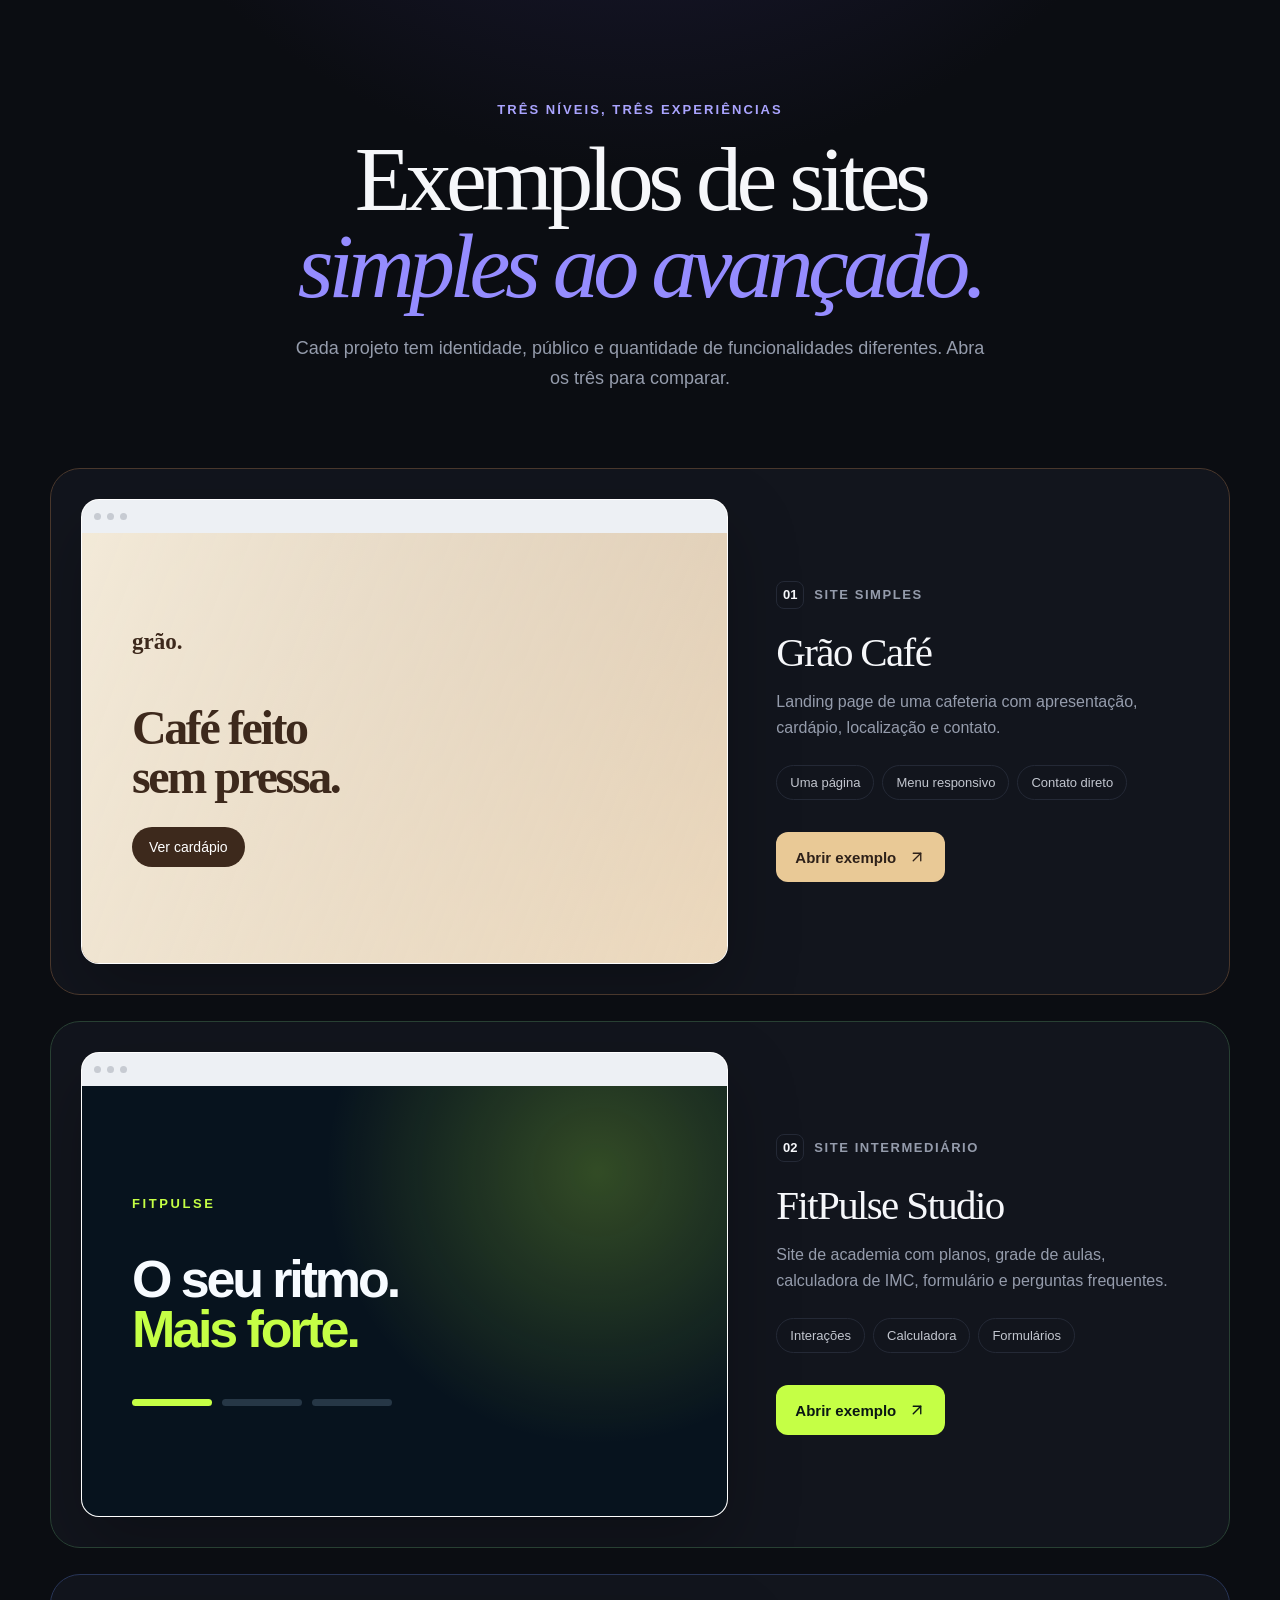
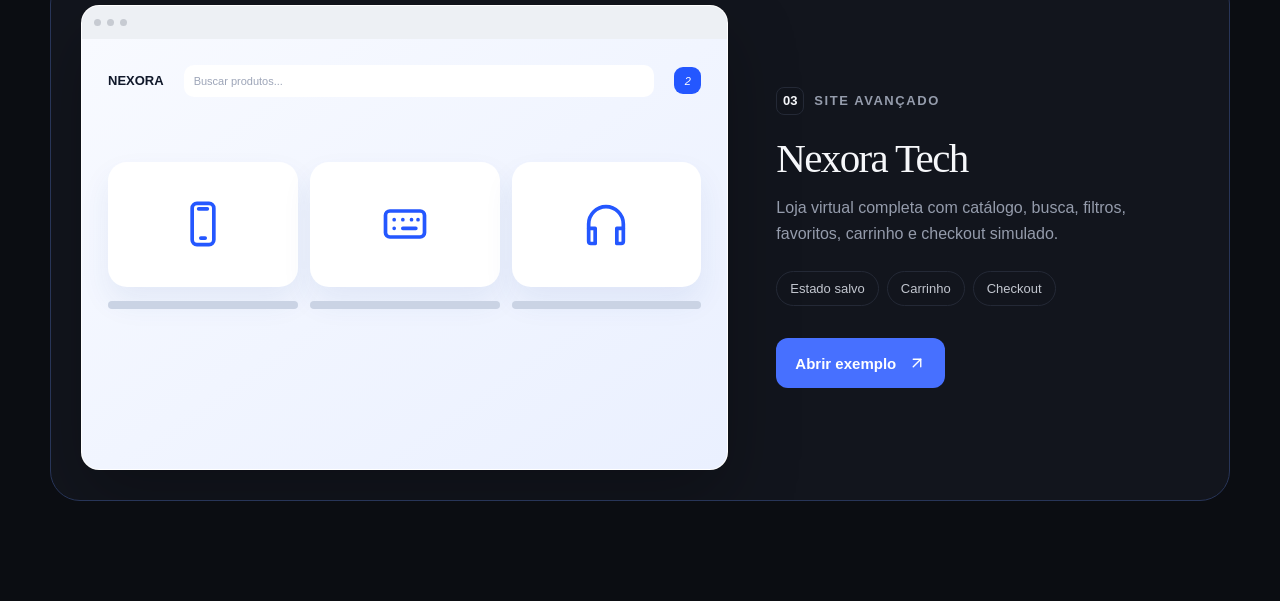
==== index.html @ 38208755 "Add files via upload" ====
<!doctype html>
<html lang="pt-BR">
  <head>
    <meta charset="UTF-8" />
    <meta name="viewport" content="width=device-width, initial-scale=1" />
    <meta name="theme-color" content="#0b0d12" />
    <title>3 exemplos de sites</title>
    <link rel="stylesheet" href="./style.css" />
    <link rel="stylesheet" href="./readability.css" />
  </head>
  <body>
    <main id="inicio">
      <section class="intro">
        <span class="eyebrow">Três níveis, três experiências</span>
        <h1>Exemplos de sites<br /><em>simples ao avançado.</em></h1>
        <p>Cada projeto tem identidade, público e quantidade de funcionalidades diferentes. Abra os três para comparar.</p>
      </section>

      <section class="projects" aria-label="Exemplos de sites">
        <article class="project simple">
          <div class="browser-preview">
            <div class="browser-bar"><i></i><i></i><i></i></div>
            <div class="simple-preview">
              <span>grão.</span>
              <strong>Café feito<br />sem pressa.</strong>
              <button>Ver cardápio</button>
            </div>
          </div>
          <div class="project-copy">
            <div class="project-meta"><span>01</span><b>Site simples</b></div>
            <h2>Grão Café</h2>
            <p>Landing page de uma cafeteria com apresentação, cardápio, localização e contato.</p>
            <ul><li>Uma página</li><li>Menu responsivo</li><li>Contato direto</li></ul>
            <a href="../simples/index.html">Abrir exemplo <svg class="ui-icon" aria-hidden="true"><use href="../icons.svg#arrow-up-right"></use></svg></a>
          </div>
        </article>

        <article class="project intermediate">
          <div class="browser-preview">
            <div class="browser-bar"><i></i><i></i><i></i></div>
            <div class="fit-preview">
              <small>FITPULSE</small>
              <strong>O seu ritmo.<br /><span>Mais forte.</span></strong>
              <div><i></i><i></i><i></i></div>
            </div>
          </div>
          <div class="project-copy">
            <div class="project-meta"><span>02</span><b>Site intermediário</b></div>
            <h2>FitPulse Studio</h2>
            <p>Site de academia com planos, grade de aulas, calculadora de IMC, formulário e perguntas frequentes.</p>
            <ul><li>Interações</li><li>Calculadora</li><li>Formulários</li></ul>
            <a href="../intermediario/index.html">Abrir exemplo <svg class="ui-icon" aria-hidden="true"><use href="../icons.svg#arrow-up-right"></use></svg></a>
          </div>
        </article>

        <article class="project advanced">
          <div class="browser-preview">
            <div class="browser-bar"><i></i><i></i><i></i></div>
            <div class="tech-preview">
              <nav><b>NEXORA</b><span>Buscar produtos...</span><i>2</i></nav>
              <div class="tech-grid"><span><svg class="ui-icon" aria-hidden="true"><use href="../icons.svg#phone"></use></svg></span><span><svg class="ui-icon" aria-hidden="true"><use href="../icons.svg#keyboard"></use></svg></span><span><svg class="ui-icon" aria-hidden="true"><use href="../icons.svg#headphones"></use></svg></span></div>
              <div class="tech-lines"><i></i><i></i><i></i></div>
            </div>
          </div>
          <div class="project-copy">
            <div class="project-meta"><span>03</span><b>Site avançado</b></div>
            <h2>Nexora Tech</h2>
            <p>Loja virtual completa com catálogo, busca, filtros, favoritos, carrinho e checkout simulado.</p>
            <ul><li>Estado salvo</li><li>Carrinho</li><li>Checkout</li></ul>
            <a href="../avancado/index.html">Abrir exemplo <svg class="ui-icon" aria-hidden="true"><use href="../icons.svg#arrow-up-right"></use></svg></a>
          </div>
        </article>
      </section>
    </main>

  </body>
</html>
---- style.css ----
:root{--bg:#0b0d12;--panel:#12151d;--line:#242936;--text:#f6f7fa;--muted:#959cac;--purple:#8177ff}*{box-sizing:border-box}html{scroll-behavior:smooth}body{margin:0;background:radial-gradient(circle at 50% -20%,#242047 0,transparent 38rem),var(--bg);color:var(--text);font-family:Inter,Arial,sans-serif}.topbar{width:min(1180px,calc(100% - 40px));height:82px;margin:auto;display:flex;align-items:center;justify-content:space-between;border-bottom:1px solid var(--line)}.brand{display:flex;align-items:center;gap:11px;color:inherit;text-decoration:none;font-weight:800}.brand span{width:40px;height:40px;display:grid;place-items:center;border-radius:12px;background:var(--purple);font-size:13px}.topbar p{margin:0;color:var(--muted);font-size:11px;letter-spacing:.12em;text-transform:uppercase}main{width:min(1180px,calc(100% - 40px));margin:auto}.intro{padding:100px 0 74px;text-align:center}.eyebrow{color:#aaa4ff;font-size:11px;font-weight:800;letter-spacing:.16em;text-transform:uppercase}.intro h1{margin:18px 0 22px;font-family:Georgia,serif;font-size:clamp(48px,8vw,92px);font-weight:500;line-height:.95;letter-spacing:-.06em}.intro h1 em{color:#958cff;font-weight:400}.intro p{max-width:630px;margin:auto;color:var(--muted);font-size:16px;line-height:1.7}.projects{display:grid;gap:26px;padding-bottom:100px}.project{display:grid;grid-template-columns:minmax(0,1.15fr) minmax(330px,.85fr);min-height:500px;border:1px solid var(--line);border-radius:30px;background:var(--panel);overflow:hidden}.browser-preview{margin:30px 0 30px 30px;border:1px solid rgba(255,255,255,.1);border-radius:18px;background:#fff;overflow:hidden;box-shadow:0 28px 70px rgba(0,0,0,.25)}.browser-bar{height:33px;display:flex;align-items:center;gap:6px;padding:0 12px;background:#edf0f4}.browser-bar i{width:7px;height:7px;border-radius:50%;background:#c7cbd2}.project-copy{display:flex;flex-direction:column;justify-content:center;padding:48px}.project-meta{display:flex;align-items:center;gap:10px;color:var(--muted);font-size:10px;font-weight:800;letter-spacing:.12em;text-transform:uppercase}.project-meta span{width:28px;height:28px;display:grid;place-items:center;border:1px solid var(--line);border-radius:8px;color:var(--text);letter-spacing:0}.project-copy h2{margin:19px 0 13px;font-family:Georgia,serif;font-size:41px;font-weight:500;letter-spacing:-.04em}.project-copy p{margin:0;color:var(--muted);line-height:1.65}.project-copy ul{display:flex;flex-wrap:wrap;gap:8px;margin:24px 0 32px;padding:0;list-style:none}.project-copy li{padding:8px 11px;border:1px solid var(--line);border-radius:999px;color:#c2c6cf;font-size:10px}.project-copy a{width:fit-content;display:flex;align-items:center;gap:12px;padding:14px 17px;border-radius:12px;background:var(--text);color:#11131a;text-decoration:none;font-size:12px;font-weight:800}.project-copy a span{font-size:15px}.simple-preview{height:calc(100% - 33px);min-height:430px;display:flex;flex-direction:column;align-items:flex-start;justify-content:center;padding:50px;background:linear-gradient(110deg,rgba(247,239,222,.97),rgba(247,239,222,.7)),linear-gradient(145deg,#754929,#d2a36e);color:#3d291c}.simple-preview span{font-family:Georgia,serif;font-size:23px;font-weight:700}.simple-preview strong{margin:49px 0 25px;font-family:Georgia,serif;font-size:48px;line-height:1.02;letter-spacing:-.05em}.simple-preview button{padding:12px 17px;border:0;border-radius:999px;background:#3d291c;color:white}.fit-preview{height:calc(100% - 33px);min-height:430px;display:flex;flex-direction:column;justify-content:center;padding:50px;background:radial-gradient(circle at 80% 20%,rgba(189,255,60,.24),transparent 17rem),#07131e;color:#f7fbff}.fit-preview small{color:#c5ff45;font-size:11px;font-weight:900;letter-spacing:.2em}.fit-preview strong{margin:44px 0;font-size:52px;line-height:.96;letter-spacing:-.06em}.fit-preview strong span{color:#c5ff45}.fit-preview div{display:flex;gap:10px}.fit-preview div i{width:80px;height:7px;border-radius:99px;background:#263746}.fit-preview div i:first-child{background:#c5ff45}.tech-preview{height:calc(100% - 33px);min-height:430px;padding:26px;background:linear-gradient(145deg,#f8faff,#eaf0ff);color:#10182a}.tech-preview nav{display:flex;align-items:center;gap:20px}.tech-preview nav b{font-size:13px}.tech-preview nav span{flex:1;padding:10px;border-radius:10px;background:#fff;color:#9da5b8;font-size:9px}.tech-preview nav i{width:27px;height:27px;display:grid;place-items:center;border-radius:9px;background:#2457ff;color:white;font-size:9px}.tech-grid{display:grid;grid-template-columns:repeat(3,1fr);gap:12px;margin-top:65px}.tech-grid span{height:125px;display:grid;place-items:center;border-radius:19px;background:#fff;box-shadow:0 15px 30px rgba(35,75,150,.08);color:#2457ff;font-size:50px}.tech-lines{display:grid;grid-template-columns:repeat(3,1fr);gap:12px;margin-top:14px}.tech-lines i{height:8px;border-radius:99px;background:#cad3e4}.advanced{border-color:#283558}.advanced .project-copy a{background:#4770ff;color:#fff}.intermediate{border-color:#284033}.intermediate .project-copy a{background:#c5ff45;color:#0a1713}.simple{border-color:#49372c}.simple .project-copy a{background:#e9c996;color:#2e2119}footer{width:min(1180px,calc(100% - 40px));min-height:90px;margin:auto;display:flex;align-items:center;justify-content:space-between;border-top:1px solid var(--line);color:var(--muted);font-size:11px}footer a{color:var(--text);text-decoration:none}@media(max-width:850px){.project{grid-template-columns:1fr}.browser-preview{height:420px;margin:18px 18px 0}.project-copy{padding:32px}.intro{padding:72px 0 52px}.project-copy h2{font-size:35px}}@media(max-width:540px){.topbar{width:calc(100% - 28px);height:68px}.topbar p{display:none}main{width:calc(100% - 28px)}.intro{text-align:left}.intro h1{font-size:51px}.intro p{font-size:14px}.browser-preview{height:310px}.simple-preview,.fit-preview,.tech-preview{min-height:277px;padding:25px}.simple-preview strong,.fit-preview strong{font-size:36px;margin:30px 0 20px}.tech-grid{margin-top:35px}.tech-grid span{height:76px;font-size:34px}.project-copy{padding:27px 22px 30px}footer{width:calc(100% - 28px);display:grid;align-content:center;gap:8px}}
---- readability.css ----
/* Ajustes de leitura da vitrine. */
.ui-icon {
  width: 1.1em;
  height: 1.1em;
  flex: 0 0 auto;
  color: currentColor;
}

.project-copy a .ui-icon {
  width: 18px;
  height: 18px;
}

.tech-grid .ui-icon {
  width: 52px;
  height: 52px;
}

.eyebrow {
  font-size: 13px;
}

.intro p {
  max-width: 700px;
  font-size: 18px;
}

.project-meta {
  font-size: 13px;
}

.project-copy p {
  font-size: 16px;
}

.project-copy li {
  padding: 9px 13px;
  font-size: 13px;
}

.project-copy a {
  padding: 16px 19px;
  font-size: 15px;
}

.simple-preview button {
  font-size: 14px;
}

.fit-preview small,
.tech-preview nav b {
  font-size: 13px;
}

.tech-preview nav span,
.tech-preview nav i {
  font-size: 11px;
}

@media (max-width: 540px) {
  .intro p,
  .project-copy p {
    font-size: 16px;
  }
}
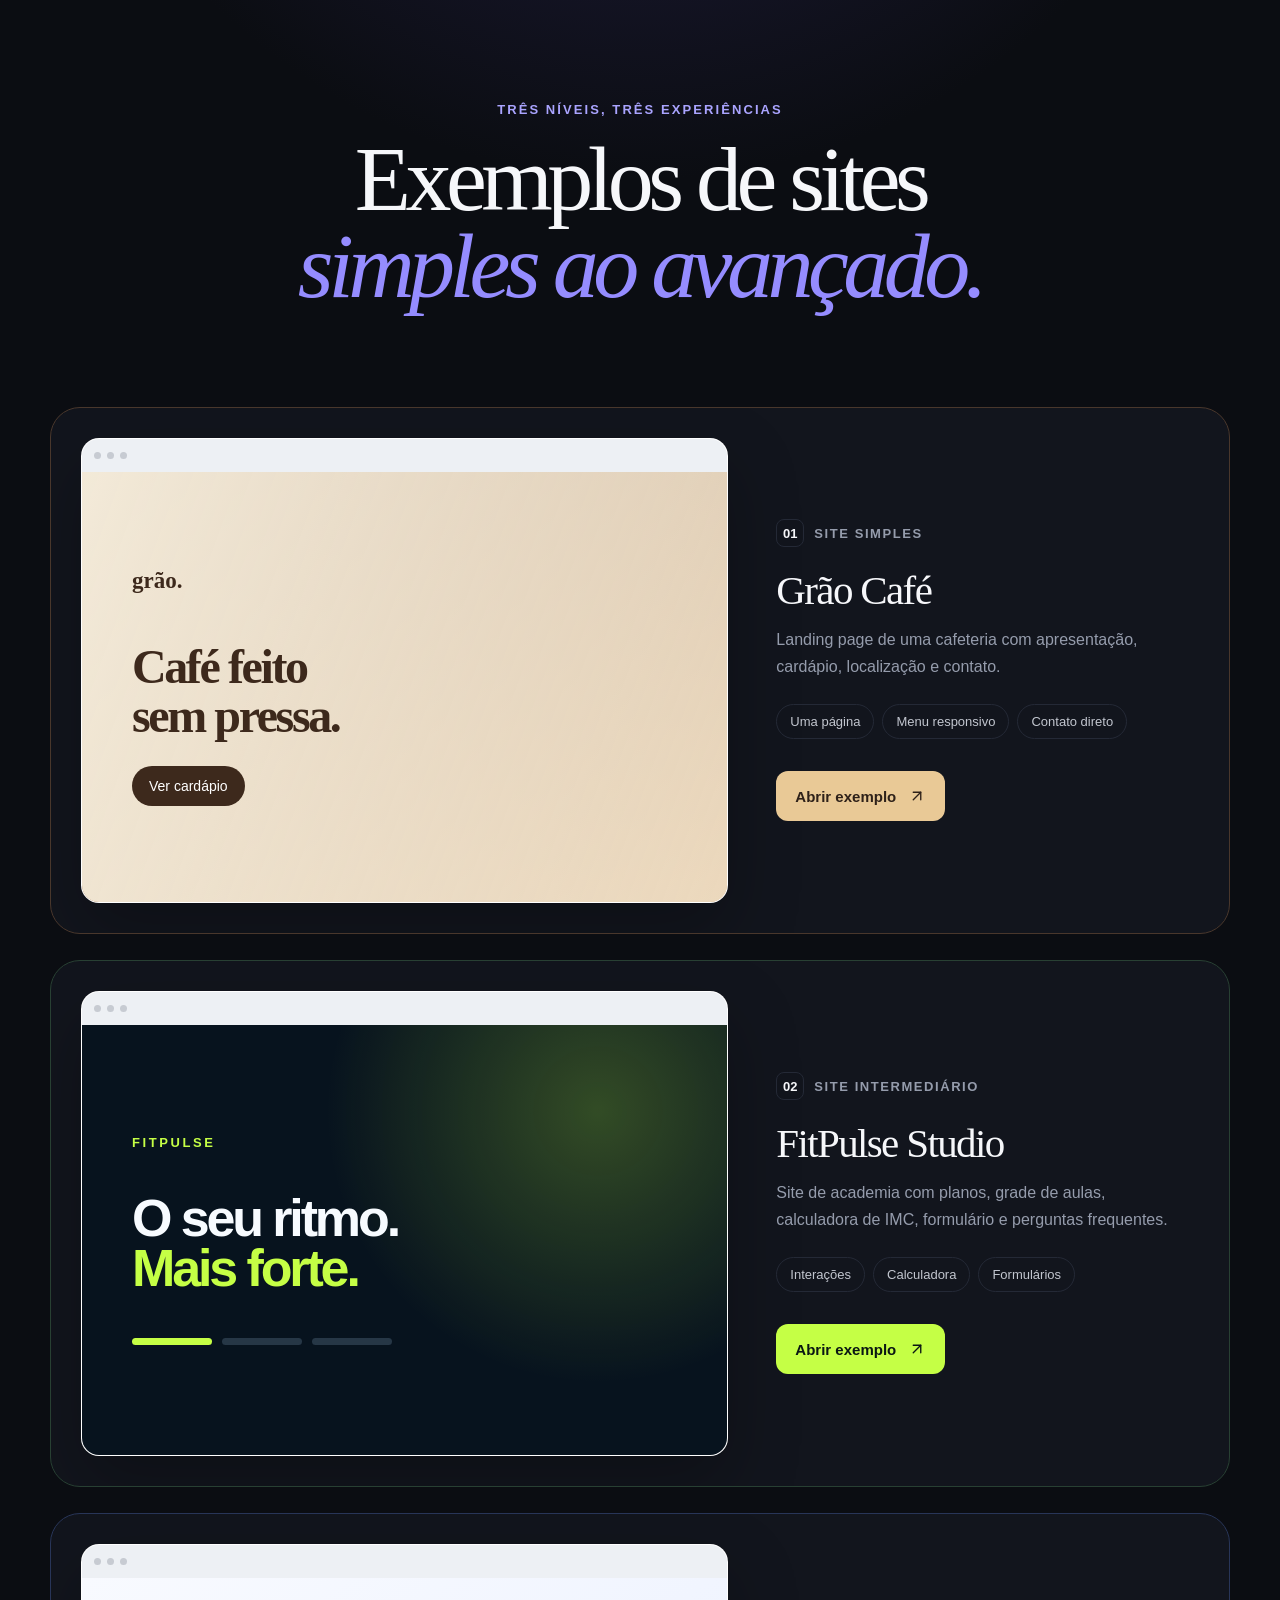
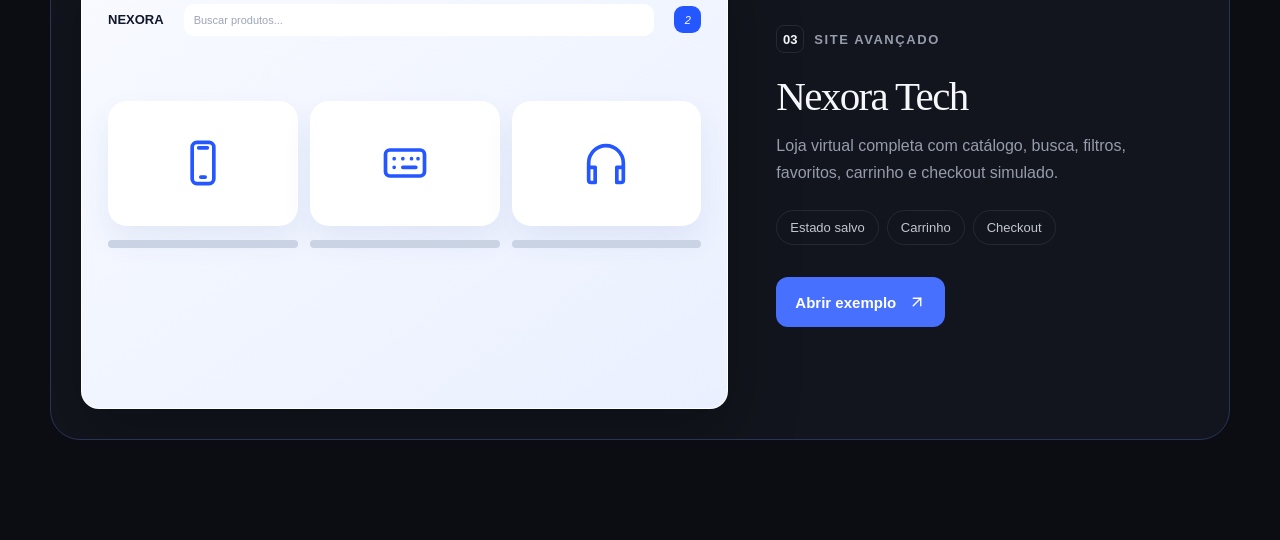
==== commit 9767c018: "Update index.html" ====
--- a/index.html
+++ b/index.html
@@ -13,7 +13,6 @@
       <section class="intro">
         <span class="eyebrow">Três níveis, três experiências</span>
         <h1>Exemplos de sites<br /><em>simples ao avançado.</em></h1>
-        <p>Cada projeto tem identidade, público e quantidade de funcionalidades diferentes. Abra os três para comparar.</p>
       </section>
 
       <section class="projects" aria-label="Exemplos de sites">
@@ -31,7 +30,7 @@
             <h2>Grão Café</h2>
             <p>Landing page de uma cafeteria com apresentação, cardápio, localização e contato.</p>
             <ul><li>Uma página</li><li>Menu responsivo</li><li>Contato direto</li></ul>
-            <a href="../simples/index.html">Abrir exemplo <svg class="ui-icon" aria-hidden="true"><use href="../icons.svg#arrow-up-right"></use></svg></a>
+            <a href="./simples/index.html">Abrir exemplo <svg class="ui-icon" aria-hidden="true"><use href="./icons.svg#arrow-up-right"></use></svg></a>
           </div>
         </article>
 
@@ -49,7 +48,7 @@
             <h2>FitPulse Studio</h2>
             <p>Site de academia com planos, grade de aulas, calculadora de IMC, formulário e perguntas frequentes.</p>
             <ul><li>Interações</li><li>Calculadora</li><li>Formulários</li></ul>
-            <a href="../intermediario/index.html">Abrir exemplo <svg class="ui-icon" aria-hidden="true"><use href="../icons.svg#arrow-up-right"></use></svg></a>
+            <a href="./intermediario/index.html">Abrir exemplo <svg class="ui-icon" aria-hidden="true"><use href="./icons.svg#arrow-up-right"></use></svg></a>
           </div>
         </article>
 
@@ -58,7 +57,7 @@
             <div class="browser-bar"><i></i><i></i><i></i></div>
             <div class="tech-preview">
               <nav><b>NEXORA</b><span>Buscar produtos...</span><i>2</i></nav>
-              <div class="tech-grid"><span><svg class="ui-icon" aria-hidden="true"><use href="../icons.svg#phone"></use></svg></span><span><svg class="ui-icon" aria-hidden="true"><use href="../icons.svg#keyboard"></use></svg></span><span><svg class="ui-icon" aria-hidden="true"><use href="../icons.svg#headphones"></use></svg></span></div>
+              <div class="tech-grid"><span><svg class="ui-icon" aria-hidden="true"><use href="./icons.svg#phone"></use></svg></span><span><svg class="ui-icon" aria-hidden="true"><use href="./icons.svg#keyboard"></use></svg></span><span><svg class="ui-icon" aria-hidden="true"><use href="./icons.svg#headphones"></use></svg></span></div>
               <div class="tech-lines"><i></i><i></i><i></i></div>
             </div>
           </div>
@@ -67,7 +66,7 @@
             <h2>Nexora Tech</h2>
             <p>Loja virtual completa com catálogo, busca, filtros, favoritos, carrinho e checkout simulado.</p>
             <ul><li>Estado salvo</li><li>Carrinho</li><li>Checkout</li></ul>
-            <a href="../avancado/index.html">Abrir exemplo <svg class="ui-icon" aria-hidden="true"><use href="../icons.svg#arrow-up-right"></use></svg></a>
+            <a href="./avancado/index.html">Abrir exemplo <svg class="ui-icon" aria-hidden="true"><use href="./icons.svg#arrow-up-right"></use></svg></a>
           </div>
         </article>
       </section>
